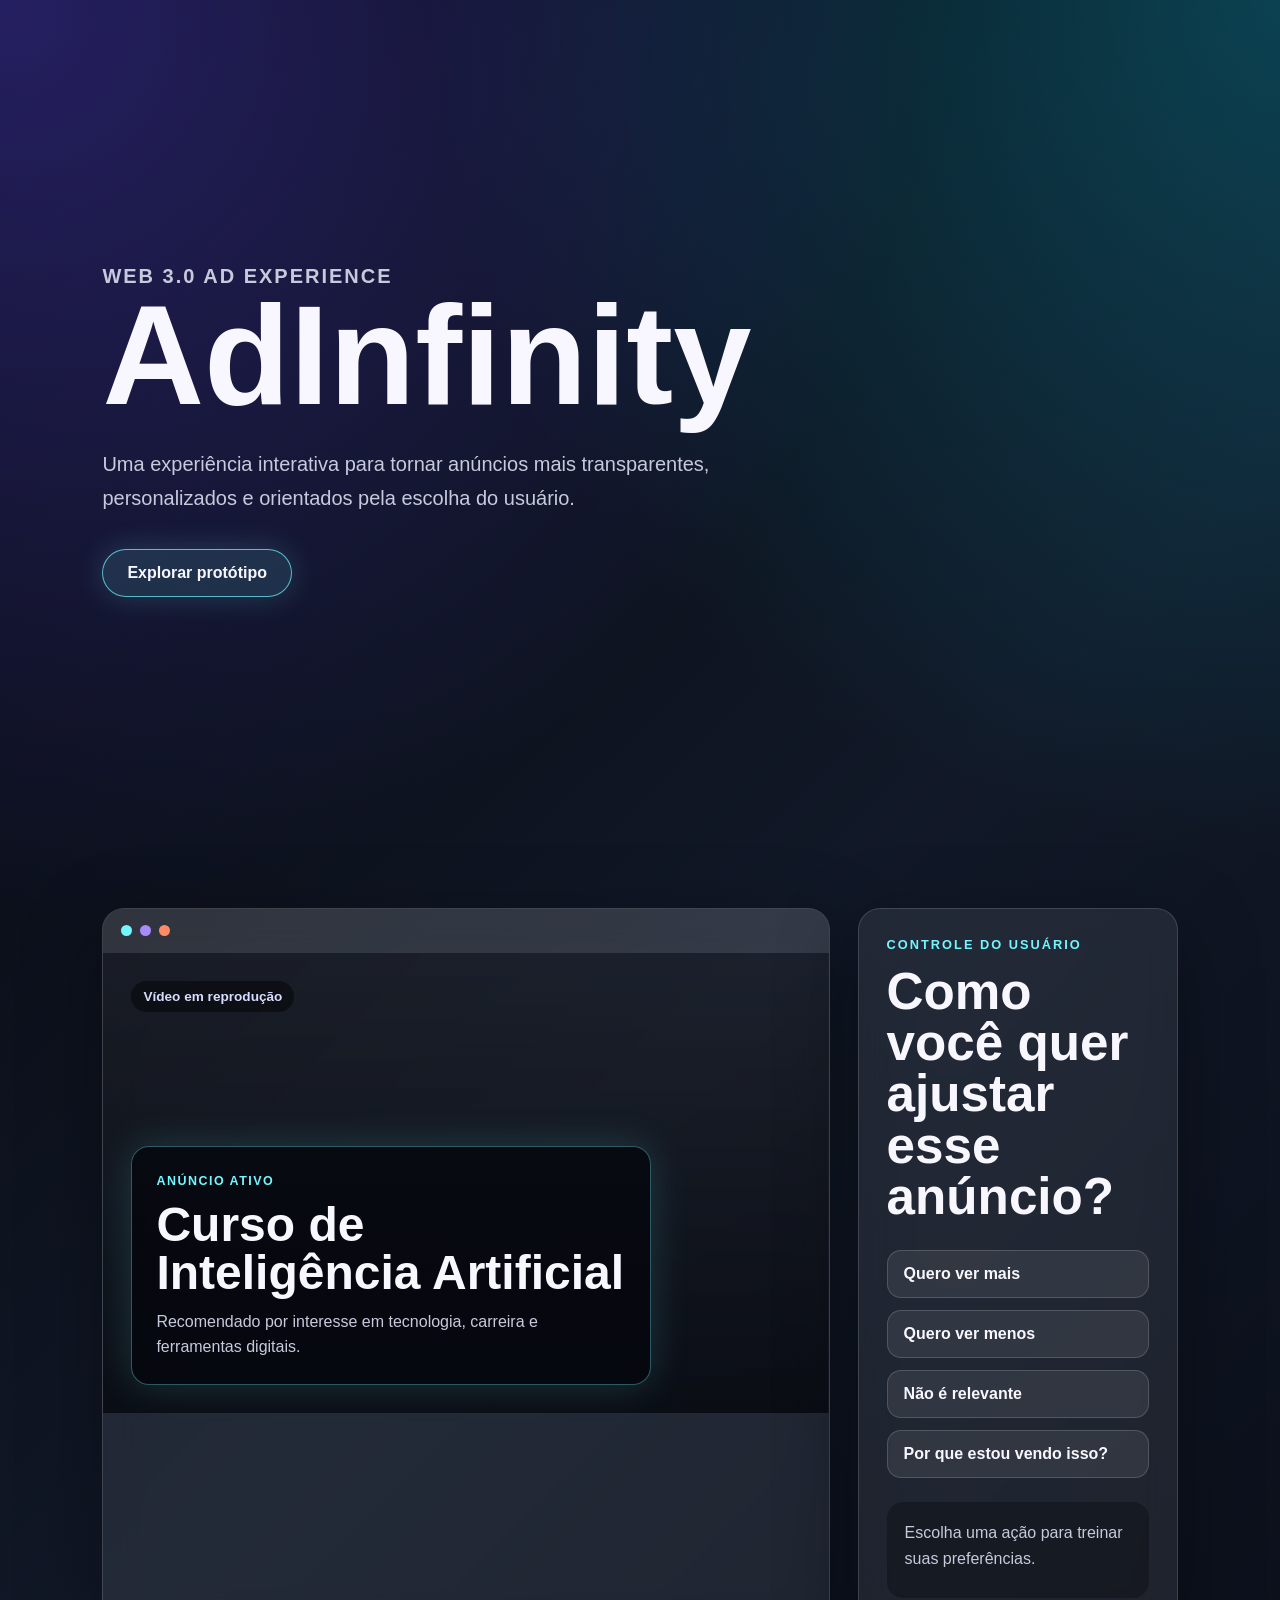
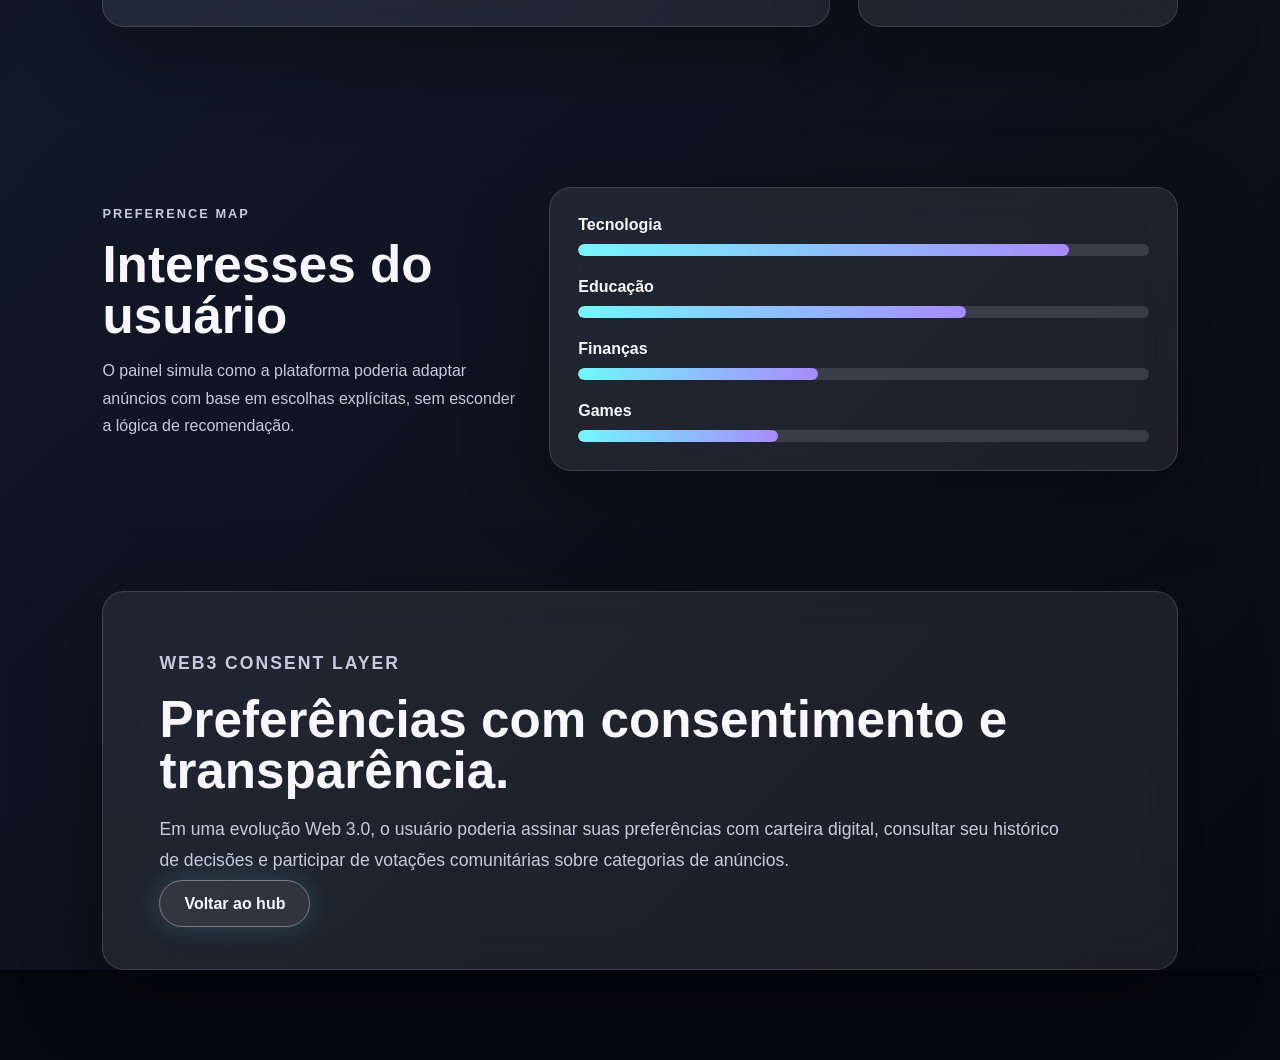
==== AdInfinity.html @ aa72b4a7 "adicionado projeto web3.0 para ainda finalizar." ====
<!DOCTYPE html>
<html lang="pt-br">

<head>
    <meta charset="UTF-8">
    <meta name="viewport" content="width=device-width, initial-scale=1.0">
    <title>AdInfinity | Web 3.0 Ad Experience</title>
    <link rel="stylesheet" href="adinfinity.css">
</head>

<body>
    <main class="ad-page">

        <section class="ad-hero">
            <p class="ad-kicker">Web 3.0 Ad Experience</p>
            <h1>AdInfinity</h1>
            <p>
                Uma experiência interativa para tornar anúncios mais transparentes,
                personalizados e orientados pela escolha do usuário.
            </p>

            <a href="#simulator" class="ad-btn">Explorar protótipo</a>
        </section>

        <section class="ad-simulator" id="simulator">
            <div class="video-panel">
                <div class="video-topbar">
                    <span></span>
                    <span></span>
                    <span></span>
                </div>

                <div class="video-screen">
                    <p class="video-label">Vídeo em reprodução</p>

                    <div class="ad-overlay">
                        <span>Anúncio ativo</span>
                        <h2 id="currentAdTitle">Curso de Inteligência Artificial</h2>
                        <p id="currentAdText">
                            Recomendado por interesse em tecnologia, carreira e ferramentas digitais.
                        </p>
                    </div>
                </div>
            </div>

            <aside class="control-panel">
                <p class="ad-kicker">Controle do usuário</p>
                <h2>Como você quer ajustar esse anúncio?</h2>

                <div class="control-actions">
                    <button data-action="more">Quero ver mais</button>
                    <button data-action="less">Quero ver menos</button>
                    <button data-action="irrelevant">Não é relevante</button>
                    <button data-action="why">Por que estou vendo isso?</button>
                </div>

                <div class="feedback-box" id="feedbackBox">
                    Escolha uma ação para treinar suas preferências.
                </div>
            </aside>
        </section>

        <section class="preferences-section">
            <div>
                <p class="ad-kicker">Preference Map</p>
                <h2>Interesses do usuário</h2>
                <p>
                    O painel simula como a plataforma poderia adaptar anúncios com base
                    em escolhas explícitas, sem esconder a lógica de recomendação.
                </p>
            </div>

            <div class="interest-panel">
                <div class="interest-item">
                    <span>Tecnologia</span>
                    <div class="bar">
                        <div class="fill tech"></div>
                    </div>
                </div>

                <div class="interest-item">
                    <span>Educação</span>
                    <div class="bar">
                        <div class="fill education"></div>
                    </div>
                </div>

                <div class="interest-item">
                    <span>Finanças</span>
                    <div class="bar">
                        <div class="fill finance"></div>
                    </div>
                </div>

                <div class="interest-item">
                    <span>Games</span>
                    <div class="bar">
                        <div class="fill games"></div>
                    </div>
                </div>
            </div>
        </section>

        <section class="web3-layer">
            <p class="ad-kicker">Web3 Consent Layer</p>
            <h2>Preferências com consentimento e transparência.</h2>
            <p>
                Em uma evolução Web 3.0, o usuário poderia assinar suas preferências
                com carteira digital, consultar seu histórico de decisões e participar
                de votações comunitárias sobre categorias de anúncios.
            </p>

            <a href="index.html" class="ad-btn secondary">Voltar ao hub</a>
        </section>

    </main>

    <script src="adinfinity.js"></script>
</body>

</html>
---- adinfinity.css ----
* {
    box-sizing: border-box;
}

html {
    scroll-behavior: smooth;
}

body {
    margin: 0;
    font-family: Arial, sans-serif;
    background: #06070d;
    color: #f8f7ff;
}

.ad-page {
    min-height: 100vh;
    background:
        radial-gradient(circle at top left, rgba(95, 77, 255, 0.35), transparent 32%),
        radial-gradient(circle at top right, rgba(0, 229, 255, 0.22), transparent 30%),
        linear-gradient(135deg, #06070d 0%, #111827 45%, #070a12 100%);
}

.ad-hero {
    min-height: 92vh;
    padding: 90px 8%;
    display: flex;
    flex-direction: column;
    justify-content: center;
}

.ad-kicker {
    margin: 0 0 14px;
    color: #73f7ff;
    font-size: 0.8rem;
    font-weight: 800;
    letter-spacing: 2px;
    text-transform: uppercase;
}

.ad-hero h1 {
    margin: 0;
    font-size: clamp(4rem, 11vw, 9rem);
    line-height: 0.9;
}

.ad-hero p {
    max-width: 680px;
    margin: 28px 0 0;
    color: #c7cadc;
    font-size: 1.25rem;
    line-height: 1.7;
}

.ad-btn {
    width: fit-content;
    margin-top: 34px;
    padding: 14px 24px;
    border: 1px solid rgba(115, 247, 255, 0.7);
    border-radius: 999px;
    background: rgba(115, 247, 255, 0.12);
    color: #f8f7ff;
    text-decoration: none;
    font-weight: 800;
    box-shadow: 0 0 30px rgba(115, 247, 255, 0.18);
    transition: 0.3s ease;
}

.ad-btn:hover {
    background: #73f7ff;
    color: #06070d;
    transform: translateY(-2px);
}

.ad-btn.secondary {
    border-color: rgba(255, 255, 255, 0.35);
    background: rgba(255, 255, 255, 0.08);
}

.ad-simulator {
    padding: 80px 8%;
    display: grid;
    grid-template-columns: minmax(0, 1.4fr) minmax(320px, 0.6fr);
    gap: 28px;
    align-items: stretch;
}

.video-panel,
.control-panel,
.interest-panel,
.web3-layer {
    border: 1px solid rgba(255, 255, 255, 0.14);
    background: rgba(255, 255, 255, 0.08);
    border-radius: 22px;
    box-shadow: 0 24px 80px rgba(0, 0, 0, 0.35);
    backdrop-filter: blur(18px);
}

.video-panel {
    overflow: hidden;
}

.video-topbar {
    height: 44px;
    padding: 0 18px;
    display: flex;
    align-items: center;
    gap: 8px;
    background: rgba(255, 255, 255, 0.08);
}

.video-topbar span {
    width: 11px;
    height: 11px;
    border-radius: 50%;
    background: #73f7ff;
}

.video-topbar span:nth-child(2) {
    background: #a78bfa;
}

.video-topbar span:nth-child(3) {
    background: #ff8a65;
}

.video-screen {
    min-height: 460px;
    padding: 28px;
    display: flex;
    flex-direction: column;
    justify-content: flex-end;
    background:
        linear-gradient(rgba(5, 7, 13, 0.25), rgba(5, 7, 13, 0.8)),
        url("https://images.unsplash.com/photo-1516321318423-f06f85e504b3?auto=format&fit=crop&w=1400&q=80");
    background-size: cover;
    background-position: center;
}

.video-label {
    width: fit-content;
    margin: 0 0 auto;
    padding: 8px 12px;
    border-radius: 999px;
    background: rgba(0, 0, 0, 0.45);
    color: #d8dcff;
    font-size: 0.85rem;
    font-weight: 700;
}

.ad-overlay {
    max-width: 520px;
    padding: 24px;
    border: 1px solid rgba(115, 247, 255, 0.35);
    border-radius: 18px;
    background: rgba(6, 7, 13, 0.78);
    box-shadow: 0 0 40px rgba(115, 247, 255, 0.16);
}

.ad-overlay span {
    color: #73f7ff;
    font-size: 0.78rem;
    font-weight: 800;
    text-transform: uppercase;
    letter-spacing: 1.5px;
}

.ad-overlay h2 {
    margin: 12px 0;
    font-size: clamp(1.7rem, 4vw, 3rem);
    line-height: 1;
}

.ad-overlay p {
    margin: 0;
    color: #c7cadc;
    line-height: 1.6;
}

.control-panel {
    padding: 28px;
}

.control-panel h2,
.preferences-section h2,
.web3-layer h2 {
    margin: 0 0 16px;
    font-size: clamp(2rem, 4vw, 3.4rem);
    line-height: 1;
}

.control-actions {
    display: grid;
    gap: 12px;
    margin-top: 28px;
}

.control-actions button {
    width: 100%;
    padding: 14px 16px;
    border: 1px solid rgba(255, 255, 255, 0.16);
    border-radius: 14px;
    background: rgba(255, 255, 255, 0.08);
    color: #f8f7ff;
    font-size: 1rem;
    font-weight: 800;
    cursor: pointer;
    text-align: left;
    transition: 0.25s ease;
}

.control-actions button:hover {
    border-color: rgba(115, 247, 255, 0.8);
    background: rgba(115, 247, 255, 0.14);
    transform: translateX(4px);
}

.feedback-box {
    min-height: 96px;
    margin-top: 24px;
    padding: 18px;
    border-radius: 16px;
    background: rgba(0, 0, 0, 0.28);
    color: #c7cadc;
    line-height: 1.6;
}

.preferences-section {
    padding: 80px 8%;
    display: grid;
    grid-template-columns: minmax(0, 0.8fr) minmax(0, 1.2fr);
    gap: 28px;
    align-items: center;
}

.preferences-section p {
    color: #c7cadc;
    line-height: 1.7;
}

.interest-panel {
    padding: 28px;
    display: grid;
    gap: 22px;
}

.interest-item span {
    display: block;
    margin-bottom: 10px;
    font-weight: 800;
}

.bar {
    height: 12px;
    overflow: hidden;
    border-radius: 999px;
    background: rgba(255, 255, 255, 0.12);
}

.fill {
    height: 100%;
    border-radius: 999px;
    background: linear-gradient(90deg, #73f7ff, #a78bfa);
}

.fill.tech {
    width: 86%;
}

.fill.education {
    width: 68%;
}

.fill.finance {
    width: 42%;
}

.fill.games {
    width: 35%;
}

.web3-layer {
    margin: 40px 8% 90px;
    padding: 56px;
}

.web3-layer p {
    max-width: 900px;
    color: #c7cadc;
    font-size: 1.1rem;
    line-height: 1.8;
}

@media (max-width: 900px) {

    .ad-simulator,
    .preferences-section {
        grid-template-columns: 1fr;
    }

    .ad-hero {
        min-height: 76vh;
    }

    .video-screen {
        min-height: 380px;
    }
}

@media (max-width: 560px) {

    .ad-hero,
    .ad-simulator,
    .preferences-section {
        padding-left: 20px;
        padding-right: 20px;
    }

    .web3-layer {
        margin-left: 20px;
        margin-right: 20px;
        padding: 28px;
    }

    .ad-hero h1 {
        font-size: 3.6rem;
    }
}
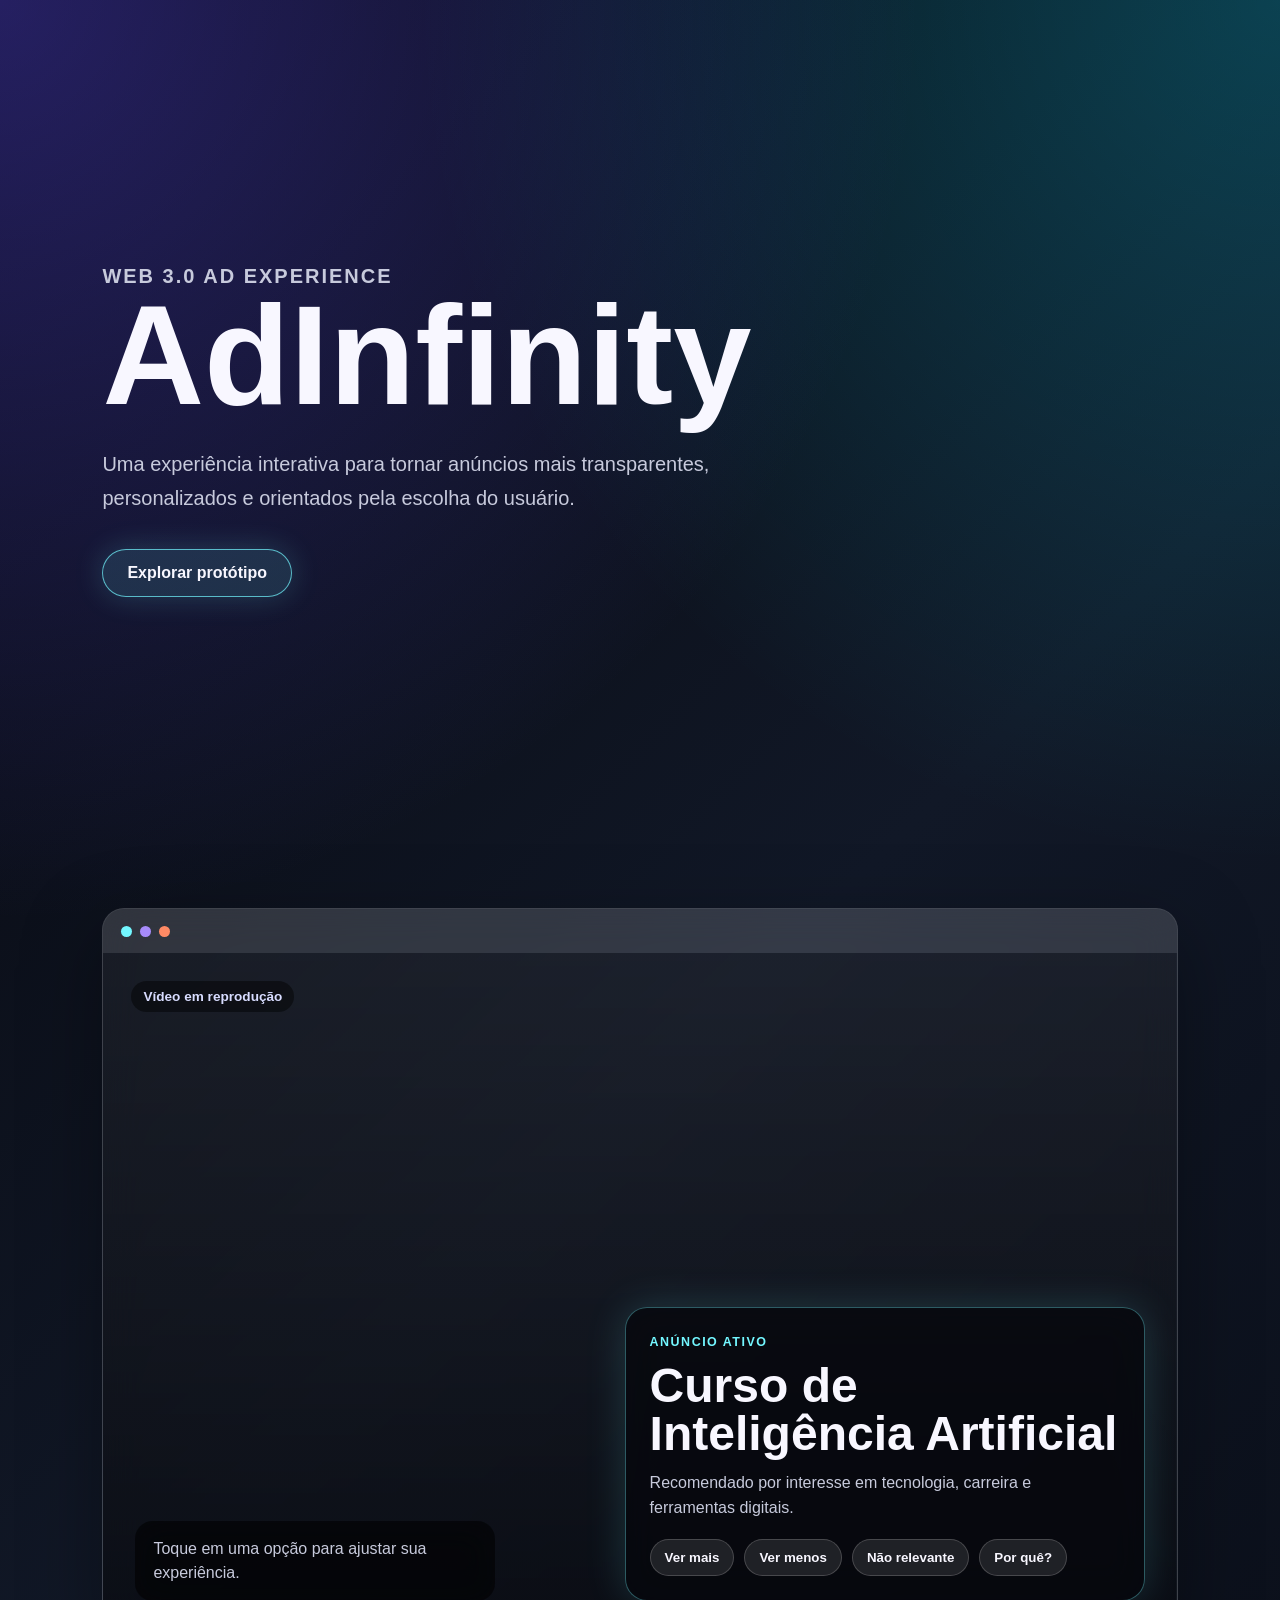
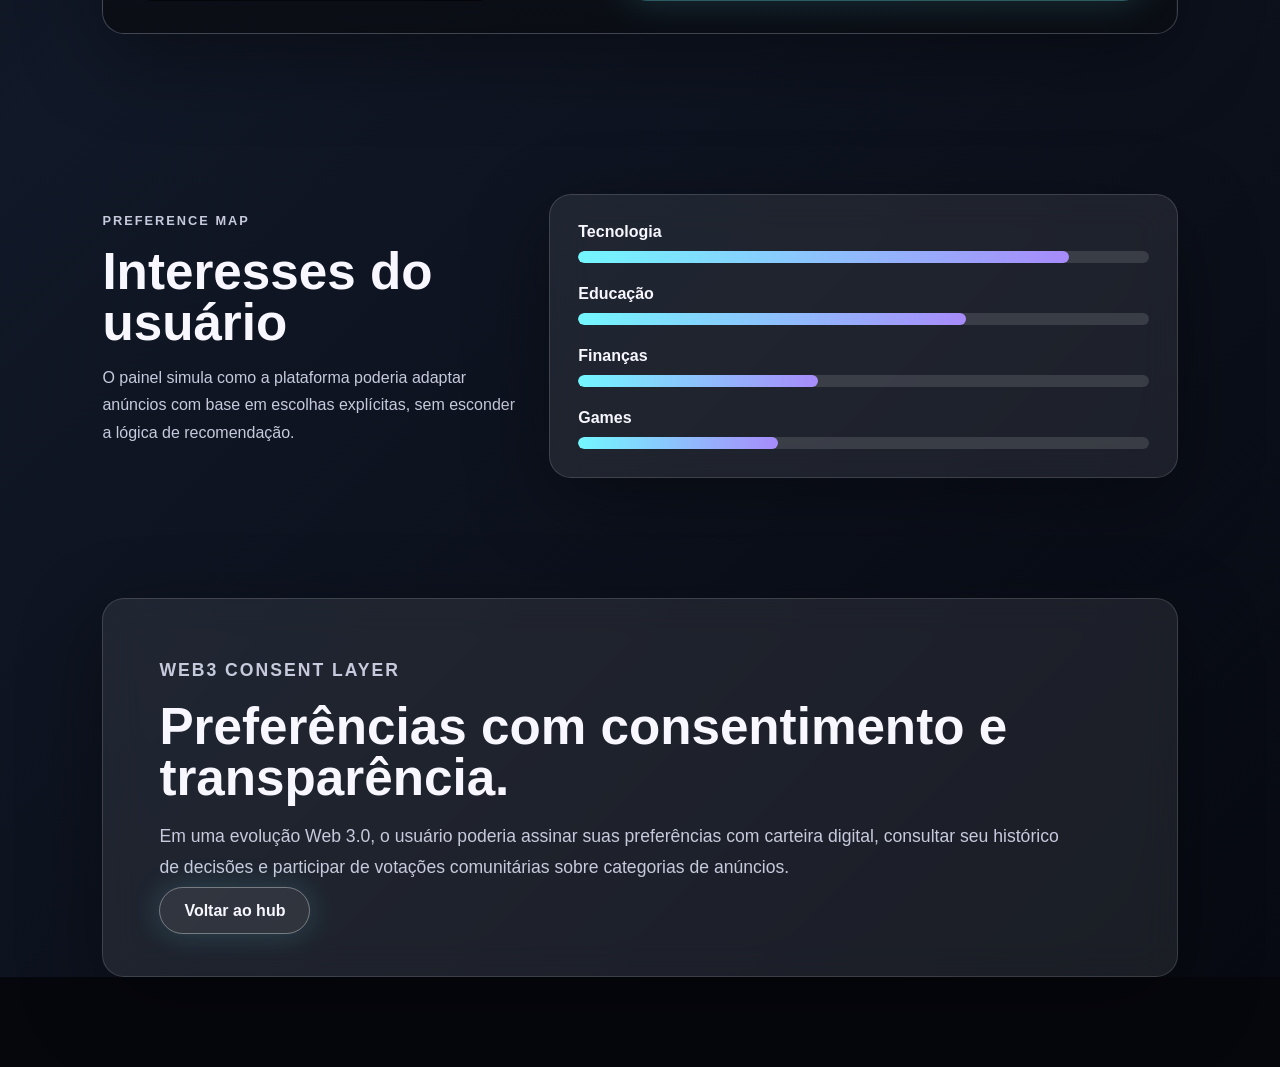
==== commit 23366598: "atualização no cod" ====
--- a/AdInfinity.html
+++ b/AdInfinity.html
@@ -35,29 +35,26 @@
 
                     <div class="ad-overlay">
                         <span>Anúncio ativo</span>
+
                         <h2 id="currentAdTitle">Curso de Inteligência Artificial</h2>
+
                         <p id="currentAdText">
                             Recomendado por interesse em tecnologia, carreira e ferramentas digitais.
                         </p>
+
+                        <div class="ad-actions">
+                            <button data-action="more">Ver mais</button>
+                            <button data-action="less">Ver menos</button>
+                            <button data-action="irrelevant">Não relevante</button>
+                            <button data-action="why">Por quê?</button>
+                        </div>
+                    </div>
+
+                    <div class="floating-feedback" id="feedbackBox">
+                        Toque em uma opção para ajustar sua experiência.
                     </div>
                 </div>
             </div>
-
-            <aside class="control-panel">
-                <p class="ad-kicker">Controle do usuário</p>
-                <h2>Como você quer ajustar esse anúncio?</h2>
-
-                <div class="control-actions">
-                    <button data-action="more">Quero ver mais</button>
-                    <button data-action="less">Quero ver menos</button>
-                    <button data-action="irrelevant">Não é relevante</button>
-                    <button data-action="why">Por que estou vendo isso?</button>
-                </div>
-
-                <div class="feedback-box" id="feedbackBox">
-                    Escolha uma ação para treinar suas preferências.
-                </div>
-            </aside>
         </section>
 
         <section class="preferences-section">
--- a/adinfinity.css
+++ b/adinfinity.css
@@ -79,14 +79,10 @@
 
 .ad-simulator {
     padding: 80px 8%;
-    display: grid;
-    grid-template-columns: minmax(0, 1.4fr) minmax(320px, 0.6fr);
-    gap: 28px;
-    align-items: stretch;
+    display: block;
 }
 
 .video-panel,
-.control-panel,
 .interest-panel,
 .web3-layer {
     border: 1px solid rgba(255, 255, 255, 0.14);
@@ -125,8 +121,10 @@
 }
 
 .video-screen {
-    min-height: 460px;
+    position: relative;
+    min-height: 680px;
     padding: 28px;
+    overflow: hidden;
     display: flex;
     flex-direction: column;
     justify-content: flex-end;
@@ -149,11 +147,15 @@
 }
 
 .ad-overlay {
+    position: absolute;
+    right: 32px;
+    bottom: 32px;
     max-width: 520px;
     padding: 24px;
     border: 1px solid rgba(115, 247, 255, 0.35);
-    border-radius: 18px;
-    background: rgba(6, 7, 13, 0.78);
+    border-radius: 22px;
+    background: rgba(6, 7, 13, 0.72);
+    backdrop-filter: blur(18px);
     box-shadow: 0 0 40px rgba(115, 247, 255, 0.16);
 }
 
@@ -177,52 +179,40 @@
     line-height: 1.6;
 }
 
-.control-panel {
-    padding: 28px;
-}
-
-.control-panel h2,
-.preferences-section h2,
-.web3-layer h2 {
-    margin: 0 0 16px;
-    font-size: clamp(2rem, 4vw, 3.4rem);
-    line-height: 1;
-}
-
-.control-actions {
-    display: grid;
-    gap: 12px;
-    margin-top: 28px;
-}
-
-.control-actions button {
-    width: 100%;
-    padding: 14px 16px;
-    border: 1px solid rgba(255, 255, 255, 0.16);
-    border-radius: 14px;
-    background: rgba(255, 255, 255, 0.08);
+.ad-actions {
+    display: flex;
+    flex-wrap: wrap;
+    gap: 10px;
+    margin-top: 18px;
+}
+
+.ad-actions button {
+    border: 1px solid rgba(255, 255, 255, 0.18);
+    border-radius: 999px;
+    padding: 10px 14px;
+    background: rgba(255, 255, 255, 0.1);
     color: #f8f7ff;
-    font-size: 1rem;
     font-weight: 800;
     cursor: pointer;
-    text-align: left;
     transition: 0.25s ease;
 }
 
-.control-actions button:hover {
-    border-color: rgba(115, 247, 255, 0.8);
-    background: rgba(115, 247, 255, 0.14);
-    transform: translateX(4px);
-}
-
-.feedback-box {
-    min-height: 96px;
-    margin-top: 24px;
-    padding: 18px;
-    border-radius: 16px;
-    background: rgba(0, 0, 0, 0.28);
-    color: #c7cadc;
-    line-height: 1.6;
+.ad-actions button:hover {
+    border-color: #73f7ff;
+    background: rgba(115, 247, 255, 0.18);
+}
+
+.floating-feedback {
+    position: absolute;
+    left: 32px;
+    bottom: 32px;
+    max-width: 360px;
+    padding: 16px 18px;
+    border-radius: 18px;
+    background: rgba(0, 0, 0, 0.52);
+    color: #c7cadc;
+    backdrop-filter: blur(16px);
+    line-height: 1.5;
 }
 
 .preferences-section {
@@ -233,6 +223,13 @@
     align-items: center;
 }
 
+.preferences-section h2,
+.web3-layer h2 {
+    margin: 0 0 16px;
+    font-size: clamp(2rem, 4vw, 3.4rem);
+    line-height: 1;
+}
+
 .preferences-section p {
     color: #c7cadc;
     line-height: 1.7;
@@ -292,8 +289,6 @@
 }
 
 @media (max-width: 900px) {
-
-    .ad-simulator,
     .preferences-section {
         grid-template-columns: 1fr;
     }
@@ -303,7 +298,14 @@
     }
 
     .video-screen {
-        min-height: 380px;
+        min-height: 520px;
+    }
+
+    .ad-overlay,
+    .floating-feedback {
+        position: static;
+        max-width: 100%;
+        margin-top: 16px;
     }
 }
 
